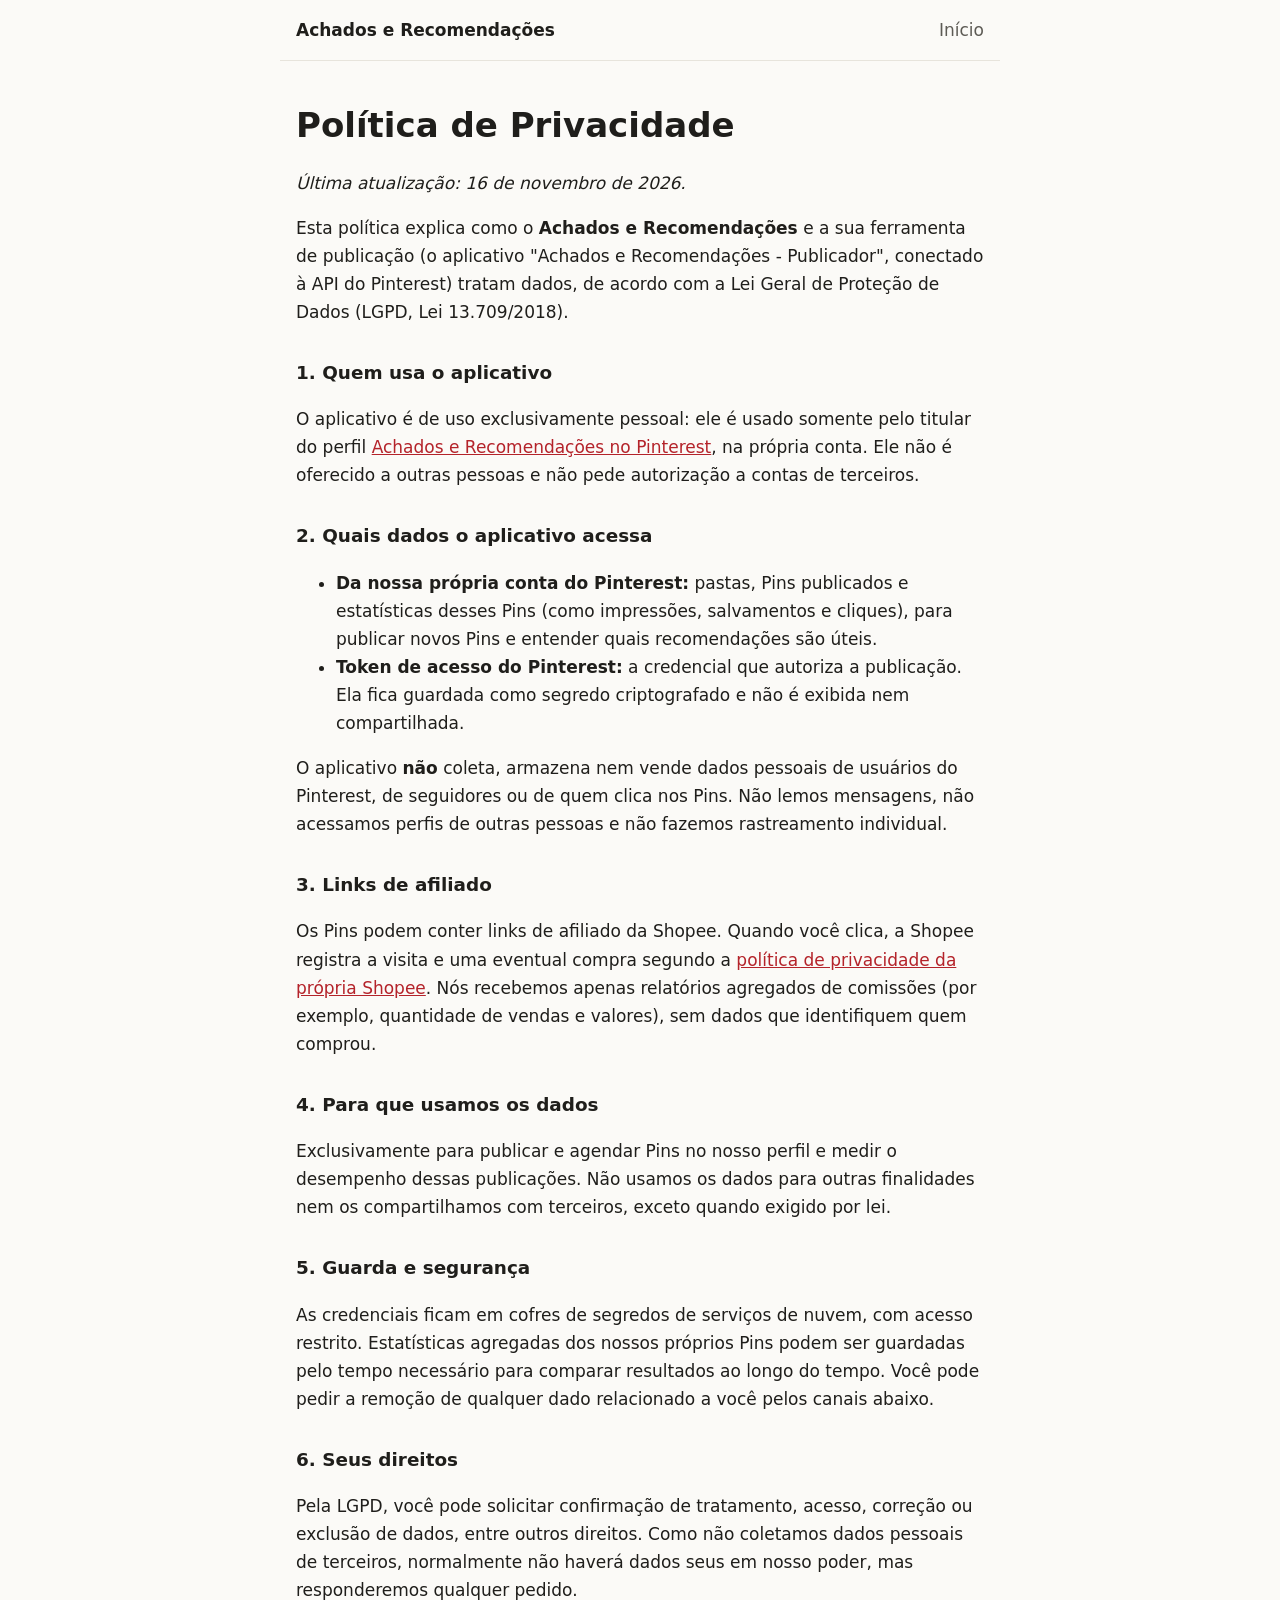
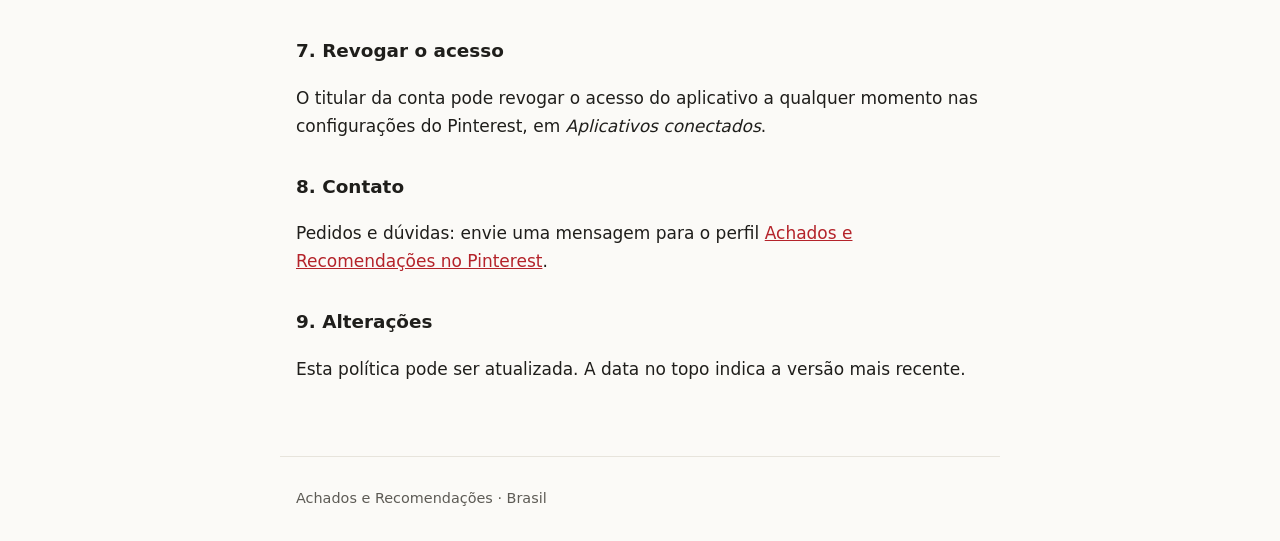
==== privacidade.html @ 02167d25 "Site e politica de privacidade para o app do Pinterest Co-Authored-By: Claude Opus 5.5 <noreply@anth" ====
<!doctype html>
<html lang="pt-BR">
<head>
<meta charset="utf-8"><meta name="viewport" content="width=device-width,initial-scale=1">
<title>Política de Privacidade · Achados e Recomendações</title>
<meta name="description" content="Política de privacidade do Achados e Recomendações e da sua ferramenta de publicação no Pinterest.">
<link rel="stylesheet" href="style.css">
</head>
<body>
<header><a href="./">Achados e Recomendações</a><nav><a href="./">Início</a></nav></header>
<main>
<h1>Política de Privacidade</h1>
<p><em>Última atualização: 16 de novembro de 2026.</em></p>

<p>Esta política explica como o <strong>Achados e Recomendações</strong> e a sua ferramenta de publicação (o aplicativo "Achados e Recomendações - Publicador", conectado à API do Pinterest) tratam dados, de acordo com a Lei Geral de Proteção de Dados (LGPD, Lei 13.709/2018).</p>

<h2>1. Quem usa o aplicativo</h2>
<p>O aplicativo é de uso exclusivamente pessoal: ele é usado somente pelo titular do perfil
<a href="https://br.pinterest.com/achadosrecomendacoes26/" rel="noopener">Achados e Recomendações no Pinterest</a>, na própria conta. Ele não é oferecido a outras pessoas e não pede autorização a contas de terceiros.</p>

<h2>2. Quais dados o aplicativo acessa</h2>
<ul>
<li><strong>Da nossa própria conta do Pinterest:</strong> pastas, Pins publicados e estatísticas desses Pins (como impressões, salvamentos e cliques), para publicar novos Pins e entender quais recomendações são úteis.</li>
<li><strong>Token de acesso do Pinterest:</strong> a credencial que autoriza a publicação. Ela fica guardada como segredo criptografado e não é exibida nem compartilhada.</li>
</ul>
<p>O aplicativo <strong>não</strong> coleta, armazena nem vende dados pessoais de usuários do Pinterest, de seguidores ou de quem clica nos Pins. Não lemos mensagens, não acessamos perfis de outras pessoas e não fazemos rastreamento individual.</p>

<h2>3. Links de afiliado</h2>
<p>Os Pins podem conter links de afiliado da Shopee. Quando você clica, a Shopee registra a visita e uma eventual compra segundo a <a href="https://shopee.com.br/docs/3612" rel="noopener">política de privacidade da própria Shopee</a>. Nós recebemos apenas relatórios agregados de comissões (por exemplo, quantidade de vendas e valores), sem dados que identifiquem quem comprou.</p>

<h2>4. Para que usamos os dados</h2>
<p>Exclusivamente para publicar e agendar Pins no nosso perfil e medir o desempenho dessas publicações. Não usamos os dados para outras finalidades nem os compartilhamos com terceiros, exceto quando exigido por lei.</p>

<h2>5. Guarda e segurança</h2>
<p>As credenciais ficam em cofres de segredos de serviços de nuvem, com acesso restrito. Estatísticas agregadas dos nossos próprios Pins podem ser guardadas pelo tempo necessário para comparar resultados ao longo do tempo. Você pode pedir a remoção de qualquer dado relacionado a você pelos canais abaixo.</p>

<h2>6. Seus direitos</h2>
<p>Pela LGPD, você pode solicitar confirmação de tratamento, acesso, correção ou exclusão de dados, entre outros direitos. Como não coletamos dados pessoais de terceiros, normalmente não haverá dados seus em nosso poder, mas responderemos qualquer pedido.</p>

<h2>7. Revogar o acesso</h2>
<p>O titular da conta pode revogar o acesso do aplicativo a qualquer momento nas configurações do Pinterest, em <em>Aplicativos conectados</em>.</p>

<h2>8. Contato</h2>
<p>Pedidos e dúvidas: envie uma mensagem para o perfil
<a href="https://br.pinterest.com/achadosrecomendacoes26/" rel="noopener">Achados e Recomendações no Pinterest</a>.</p>

<h2>9. Alterações</h2>
<p>Esta política pode ser atualizada. A data no topo indica a versão mais recente.</p>
</main>
<footer><p>Achados e Recomendações · Brasil</p></footer>
</body>
</html>
---- style.css ----
:root{--bg:#fbfaf7;--fg:#1f1e1b;--muted:#5d5b55;--line:#e7e4dc;--accent:#b4232a}
@media (prefers-color-scheme:dark){:root{--bg:#141413;--fg:#ecebe6;--muted:#a5a39b;--line:#2d2c29;--accent:#ff6b6b}}
*{box-sizing:border-box}body{margin:0;background:var(--bg);color:var(--fg);font:17px/1.65 system-ui,-apple-system,"Segoe UI",sans-serif}
main,header,footer{max-width:720px;margin:0 auto;padding:16px}
header{display:flex;gap:16px;align-items:center;justify-content:space-between;border-bottom:1px solid var(--line)}
header a{color:var(--fg);text-decoration:none;font-weight:700}nav a{font-weight:500;color:var(--muted);margin-left:14px}
h1{line-height:1.2;margin-top:28px}h2{margin-top:32px;font-size:1.15rem}a{color:var(--accent)}
.note{border-left:3px solid var(--accent);padding:4px 12px;color:var(--muted)}
footer{color:var(--muted);font-size:.9rem;border-top:1px solid var(--line);margin-top:40px}
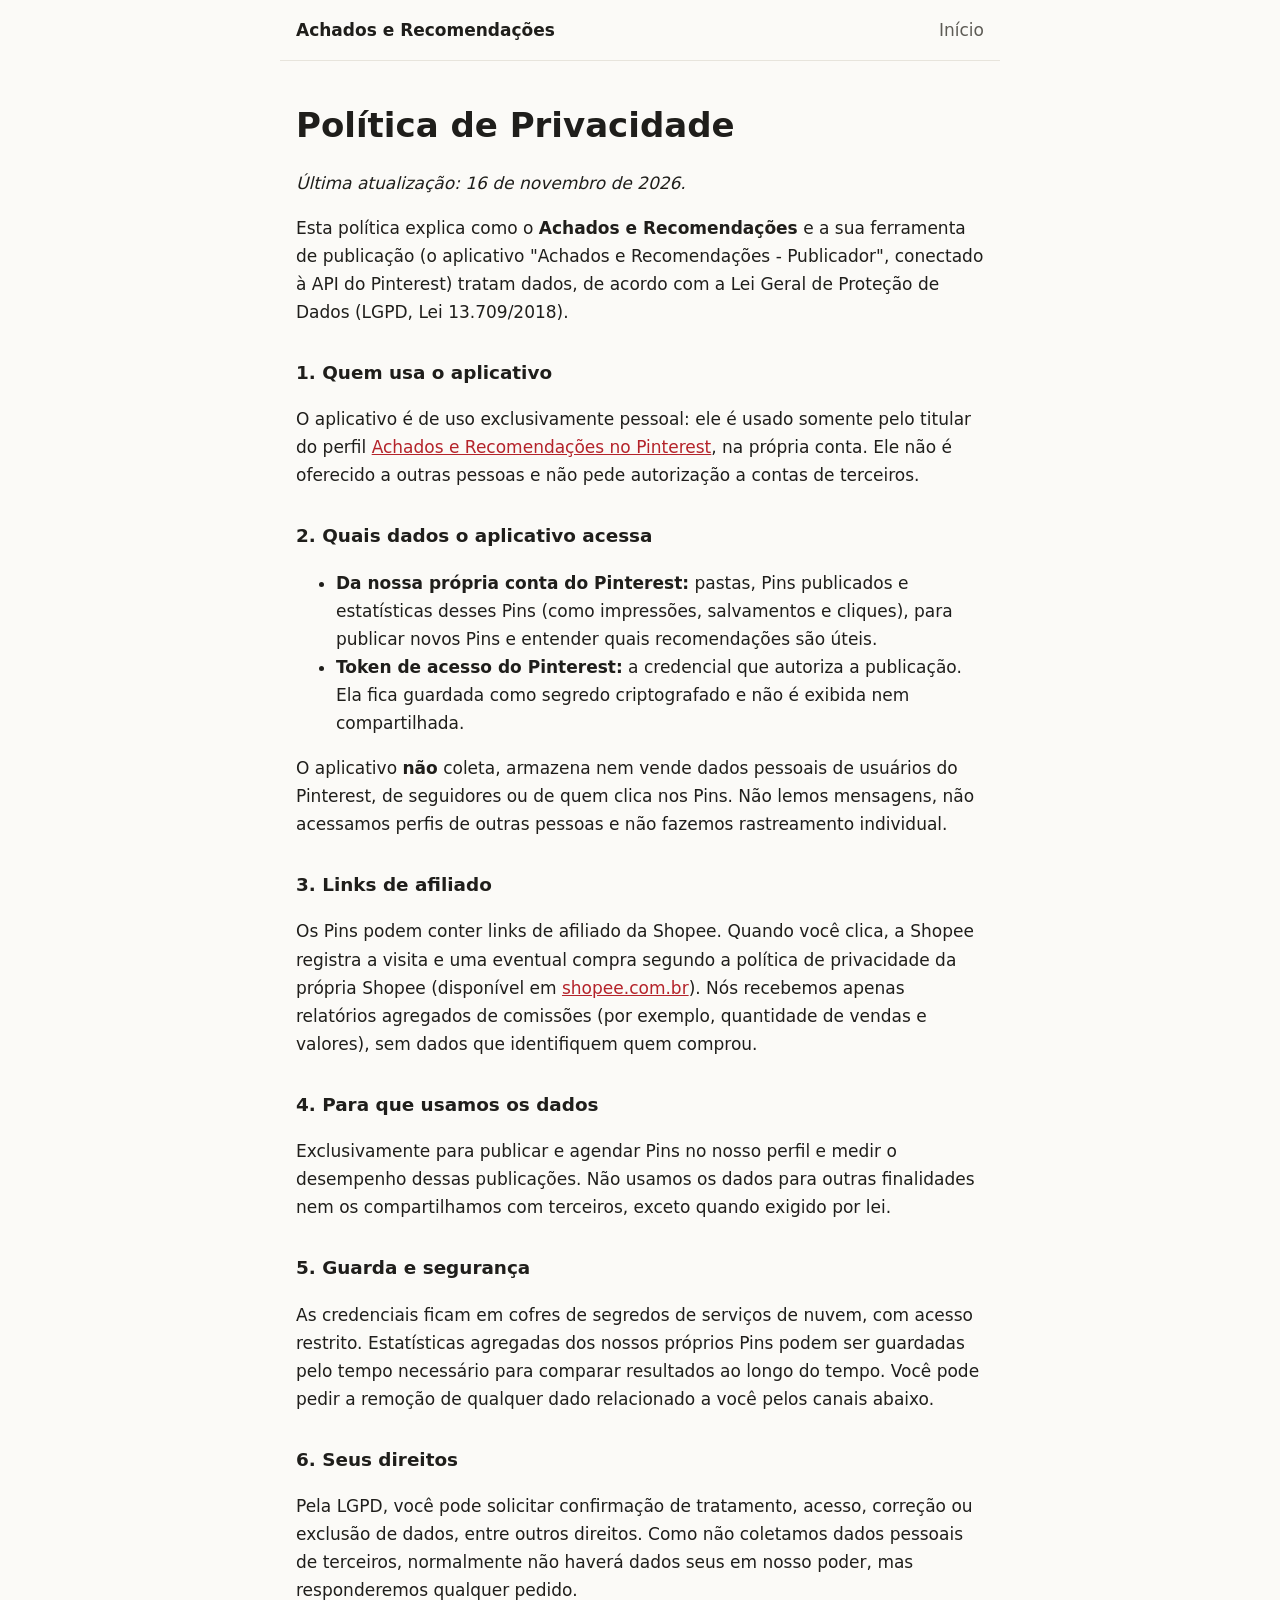
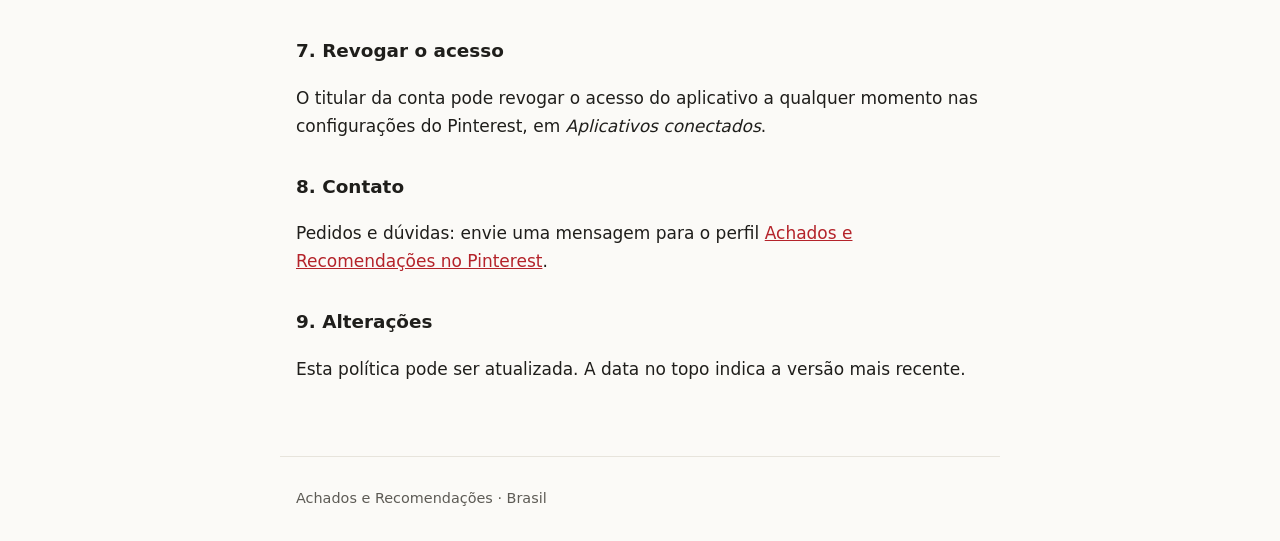
==== commit 72e1f8fd: "Link generico para a politica da Shopee Co-Authored-By: Claude Opus 5.5 <noreply@anthropic.com> Clau" ====
--- a/privacidade.html
+++ b/privacidade.html
@@ -26,7 +26,7 @@
 <p>O aplicativo <strong>não</strong> coleta, armazena nem vende dados pessoais de usuários do Pinterest, de seguidores ou de quem clica nos Pins. Não lemos mensagens, não acessamos perfis de outras pessoas e não fazemos rastreamento individual.</p>
 
 <h2>3. Links de afiliado</h2>
-<p>Os Pins podem conter links de afiliado da Shopee. Quando você clica, a Shopee registra a visita e uma eventual compra segundo a <a href="https://shopee.com.br/docs/3612" rel="noopener">política de privacidade da própria Shopee</a>. Nós recebemos apenas relatórios agregados de comissões (por exemplo, quantidade de vendas e valores), sem dados que identifiquem quem comprou.</p>
+<p>Os Pins podem conter links de afiliado da Shopee. Quando você clica, a Shopee registra a visita e uma eventual compra segundo a política de privacidade da própria Shopee (disponível em <a href="https://shopee.com.br" rel="noopener">shopee.com.br</a>). Nós recebemos apenas relatórios agregados de comissões (por exemplo, quantidade de vendas e valores), sem dados que identifiquem quem comprou.</p>
 
 <h2>4. Para que usamos os dados</h2>
 <p>Exclusivamente para publicar e agendar Pins no nosso perfil e medir o desempenho dessas publicações. Não usamos os dados para outras finalidades nem os compartilhamos com terceiros, exceto quando exigido por lei.</p>
